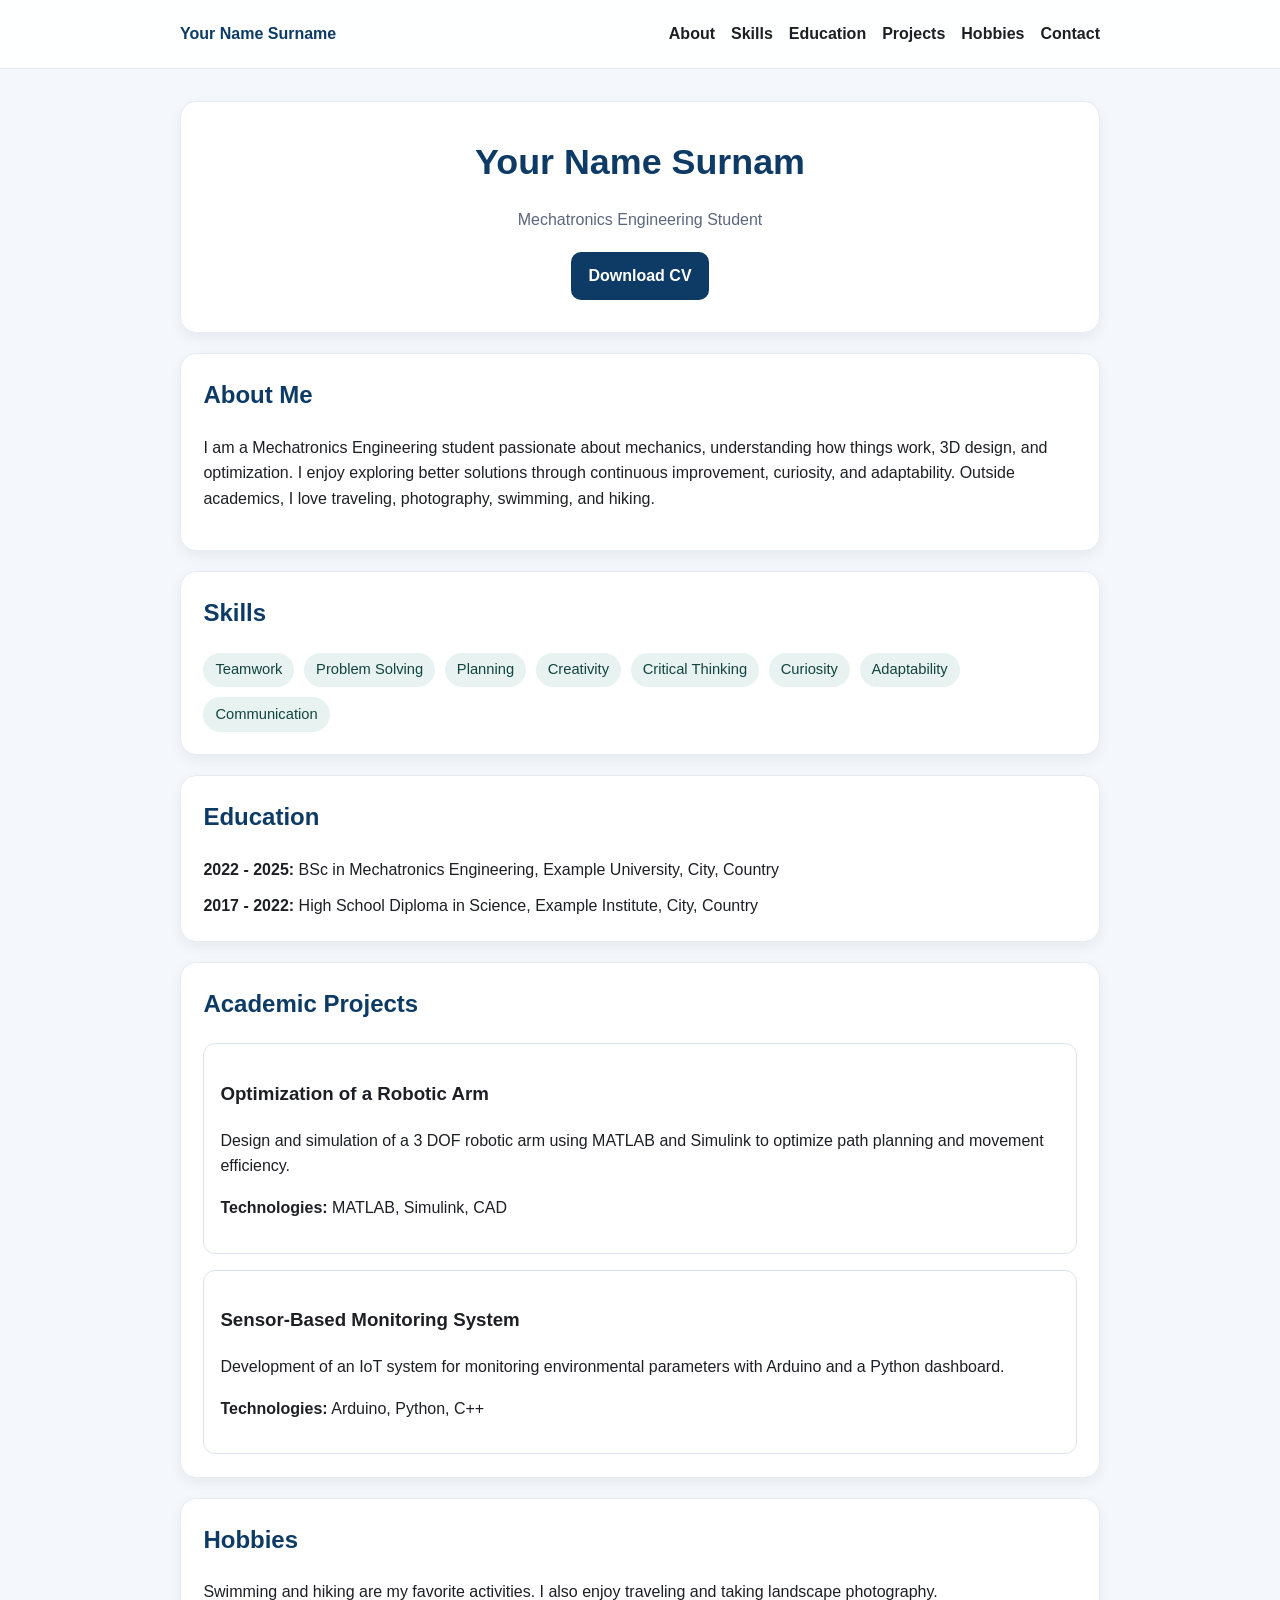
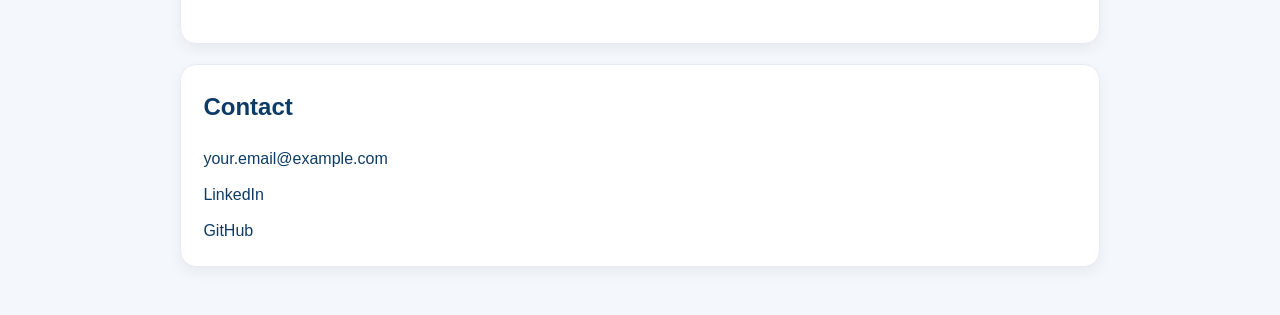
==== index.html @ 78936a3d "feat: add responsive interactive portfolio landing page" ====
<!DOCTYPE html>
<html lang="en">
  <head>
    <meta charset="UTF-8" />
    <meta name="viewport" content="width=device-width, initial-scale=1.0" />
    <title>Personal Portfolio</title>
    <link rel="stylesheet" href="style.css" />
  </head>
  <body>
    <header id="top-header" class="site-header">
      <div class="container header-inner">
        <a class="brand" href="#home">Your Name Surname</a>
        <button class="menu-toggle" id="menu-toggle" aria-label="Toggle navigation" aria-expanded="false" aria-controls="nav-links">
          <span></span><span></span><span></span>
        </button>
        <nav class="nav" id="nav-links">
          <a href="#about">About</a>
          <a href="#skills">Skills</a>
          <a href="#education">Education</a>
          <a href="#projects">Projects</a>
          <a href="#hobbies">Hobbies</a>
          <a href="#contact">Contact</a>
        </nav>
      </div>
    </header>

    <main id="home" class="container main-content">
      <section class="hero card">
        <h1 id="typewriter" data-text="Your Name Surname"></h1>
        <p class="subtitle">Mechatronics Engineering Student</p>
        <a class="btn" href="assets/cv.pdf" download>Download CV</a>
      </section>

      <section id="about" class="card section">
        <h2>About Me</h2>
        <p>
          I am a Mechatronics Engineering student passionate about mechanics, understanding how things work, 3D design, and optimization.
          I enjoy exploring better solutions through continuous improvement, curiosity, and adaptability. Outside academics, I love
          traveling, photography, swimming, and hiking.
        </p>
      </section>

      <section id="skills" class="card section">
        <h2>Skills</h2>
        <ul class="tags">
          <li>Teamwork</li>
          <li>Problem Solving</li>
          <li>Planning</li>
          <li>Creativity</li>
          <li>Critical Thinking</li>
          <li>Curiosity</li>
          <li>Adaptability</li>
          <li>Communication</li>
        </ul>
      </section>

      <section id="education" class="card section">
        <h2>Education</h2>
        <ul class="timeline">
          <li><strong>2022 - 2025:</strong> BSc in Mechatronics Engineering, Example University, City, Country</li>
          <li><strong>2017 - 2022:</strong> High School Diploma in Science, Example Institute, City, Country</li>
        </ul>
      </section>

      <section id="projects" class="card section">
        <h2>Academic Projects</h2>
        <div class="projects-grid">
          <article class="project-card">
            <h3>Optimization of a Robotic Arm</h3>
            <p>
              Design and simulation of a 3 DOF robotic arm using MATLAB and Simulink to optimize path planning and movement efficiency.
            </p>
            <p><strong>Technologies:</strong> MATLAB, Simulink, CAD</p>
          </article>
          <article class="project-card">
            <h3>Sensor-Based Monitoring System</h3>
            <p>
              Development of an IoT system for monitoring environmental parameters with Arduino and a Python dashboard.
            </p>
            <p><strong>Technologies:</strong> Arduino, Python, C++</p>
          </article>
        </div>
      </section>

      <section id="hobbies" class="card section">
        <h2>Hobbies</h2>
        <p>
          Swimming and hiking are my favorite activities. I also enjoy traveling and taking landscape photography.
        </p>
      </section>

      <section id="contact" class="card section">
        <h2>Contact</h2>
        <ul class="contact-list">
          <li><a href="mailto:your.email@example.com">your.email@example.com</a></li>
          <li><a href="https://www.linkedin.com/in/your-profile" target="_blank" rel="noopener noreferrer">LinkedIn</a></li>
          <li><a href="https://github.com/Steelman23" target="_blank" rel="noopener noreferrer">GitHub</a></li>
        </ul>
      </section>
    </main>

    <script src="script.js"></script>
  </body>
</html>
---- style.css ----
:root {
  --primary: #0d3b66;
  --accent: #2a9d8f;
  --bg: #f4f7fb;
  --text: #1e1f24;
  --muted: #5c677d;
  --white: #ffffff;
}

* {
  box-sizing: border-box;
}

html {
  scroll-behavior: smooth;
}

body {
  margin: 0;
  font-family: "Segoe UI", Roboto, Arial, sans-serif;
  background: var(--bg);
  color: var(--text);
  line-height: 1.6;
}

.container {
  width: min(920px, 92%);
  margin: 0 auto;
}

.site-header {
  width: 100%;
  background: rgba(255, 255, 255, 0.95);
  border-bottom: 1px solid #e3e7ef;
  transition: box-shadow 0.25s ease;
  z-index: 20;
}

.site-header.sticky {
  position: sticky;
  top: 0;
  box-shadow: 0 8px 24px rgba(13, 59, 102, 0.15);
}

.header-inner {
  display: flex;
  align-items: center;
  justify-content: space-between;
  min-height: 68px;
}

.brand {
  font-weight: 700;
  text-decoration: none;
  color: var(--primary);
}

.nav {
  display: flex;
  gap: 1rem;
}

.nav a {
  color: var(--text);
  text-decoration: none;
  font-weight: 600;
  transition: color 0.2s ease;
}

.nav a:hover {
  color: var(--accent);
}

.menu-toggle {
  display: none;
  border: 0;
  background: transparent;
  cursor: pointer;
}

.menu-toggle span {
  display: block;
  width: 24px;
  height: 2px;
  background: var(--text);
  margin: 5px 0;
}

.main-content {
  padding: 2rem 0 3rem;
  display: grid;
  gap: 1.25rem;
}

.card {
  background: var(--white);
  border-radius: 16px;
  padding: 1.4rem;
  border: 1px solid #e7ebf2;
  box-shadow: 0 5px 14px rgba(16, 24, 40, 0.06);
}

.hero {
  text-align: center;
  padding: 2rem 1.4rem;
}

#typewriter {
  margin: 0;
  color: var(--primary);
  font-size: clamp(1.8rem, 2.8vw, 2.8rem);
  min-height: 2.6rem;
}

.subtitle {
  color: var(--muted);
  margin-bottom: 1.2rem;
}

.btn {
  display: inline-block;
  padding: 0.7rem 1.1rem;
  border-radius: 10px;
  background: var(--primary);
  color: var(--white);
  text-decoration: none;
  font-weight: 700;
  transition: transform 0.2s ease, background 0.2s ease;
}

.btn:hover {
  transform: translateY(-2px);
  background: #0b3357;
}

.section h2 {
  margin-top: 0;
  color: var(--primary);
}

.tags,
.timeline,
.contact-list {
  list-style: none;
  padding: 0;
  margin: 0;
}

.tags {
  display: flex;
  flex-wrap: wrap;
  gap: 0.6rem;
}

.tags li {
  background: #e7f2f1;
  color: #12453f;
  border-radius: 999px;
  padding: 0.35rem 0.75rem;
  font-size: 0.92rem;
}

.timeline li + li,
.contact-list li + li {
  margin-top: 0.65rem;
}

.projects-grid {
  display: grid;
  gap: 1rem;
}

.project-card {
  border: 1px solid #dde3ed;
  border-radius: 12px;
  padding: 1rem;
  transition: transform 0.2s ease, box-shadow 0.2s ease, border-color 0.2s ease;
}

.project-card:hover {
  transform: translateY(-3px);
  box-shadow: 0 10px 20px rgba(13, 59, 102, 0.1);
  border-color: #c8d5ea;
}

.contact-list a {
  color: var(--primary);
  text-decoration: none;
  transition: color 0.2s ease;
}

.contact-list a:hover {
  color: var(--accent);
}

@media (max-width: 760px) {
  .menu-toggle {
    display: block;
  }

  .nav {
    position: absolute;
    top: 68px;
    left: 0;
    right: 0;
    background: var(--white);
    border-bottom: 1px solid #e3e7ef;
    display: none;
    flex-direction: column;
    padding: 0.8rem 1rem;
    gap: 0.75rem;
  }

  .nav.open {
    display: flex;
  }
}
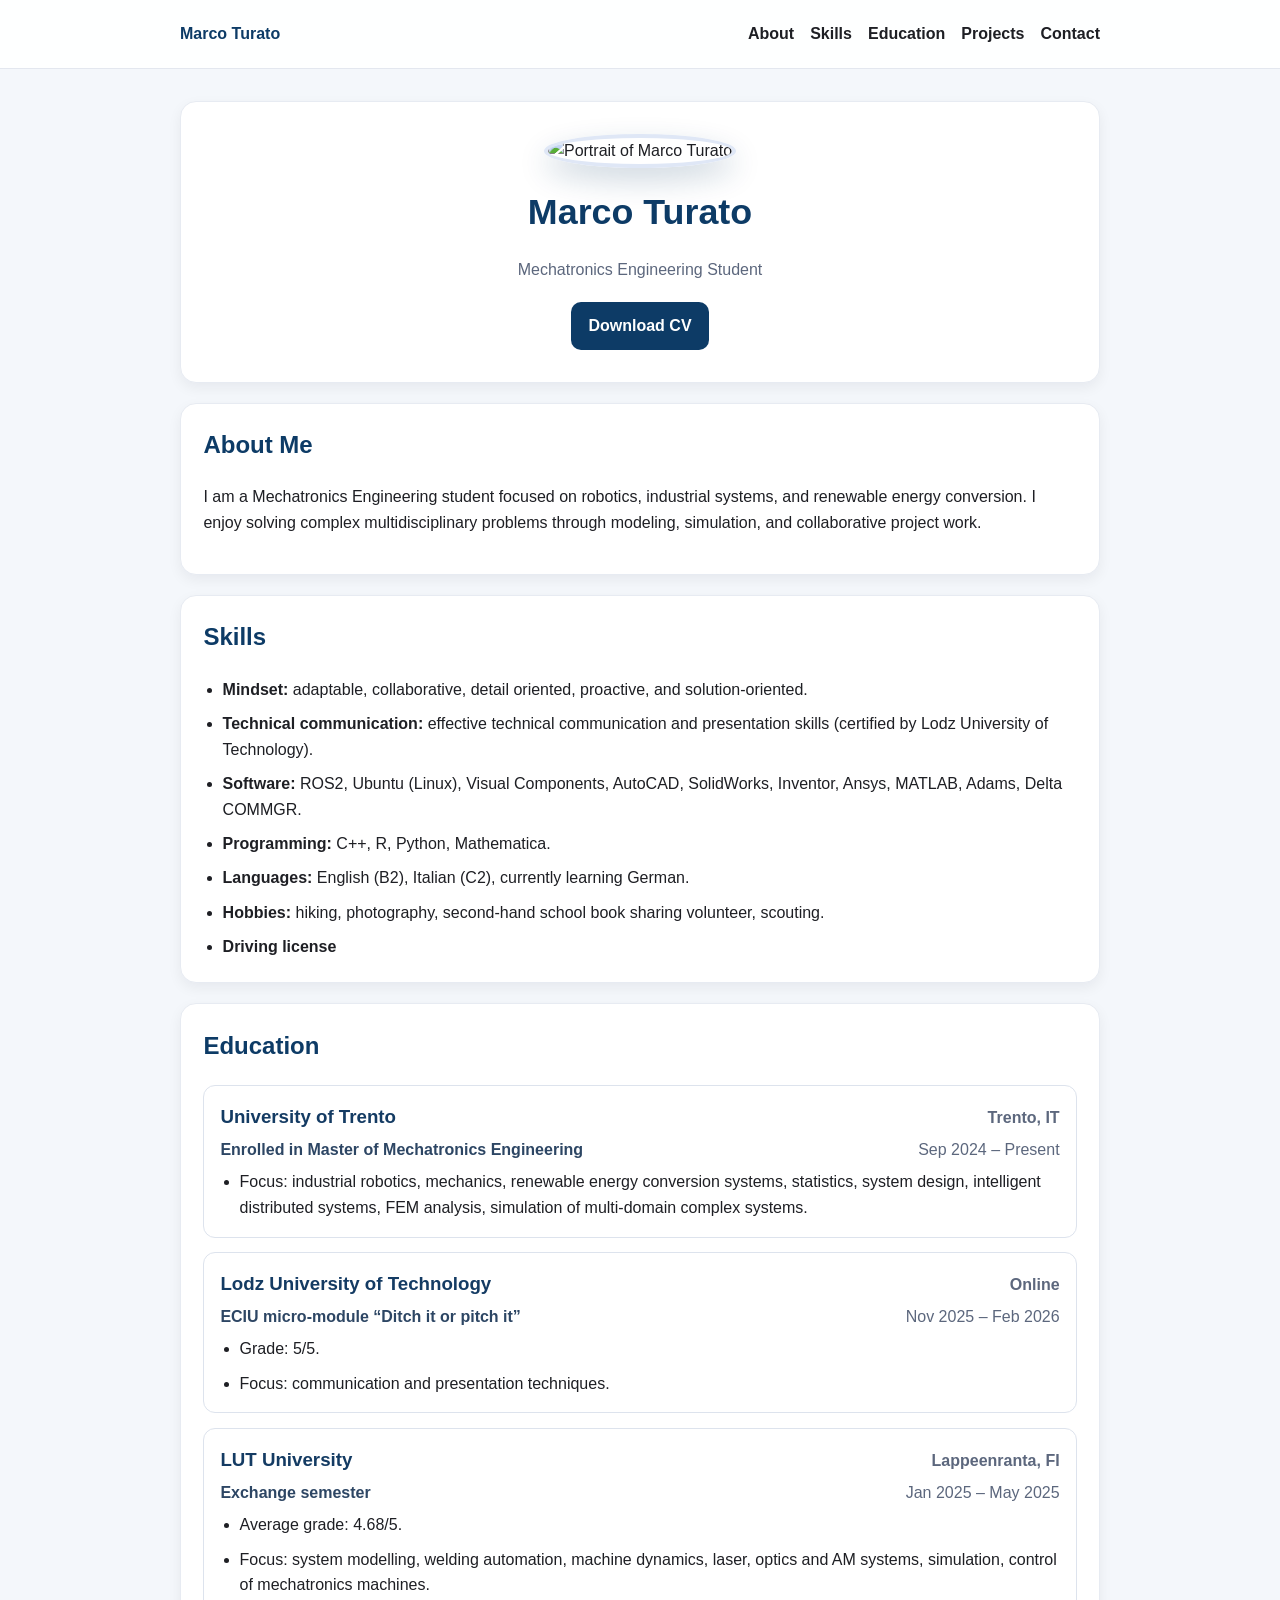
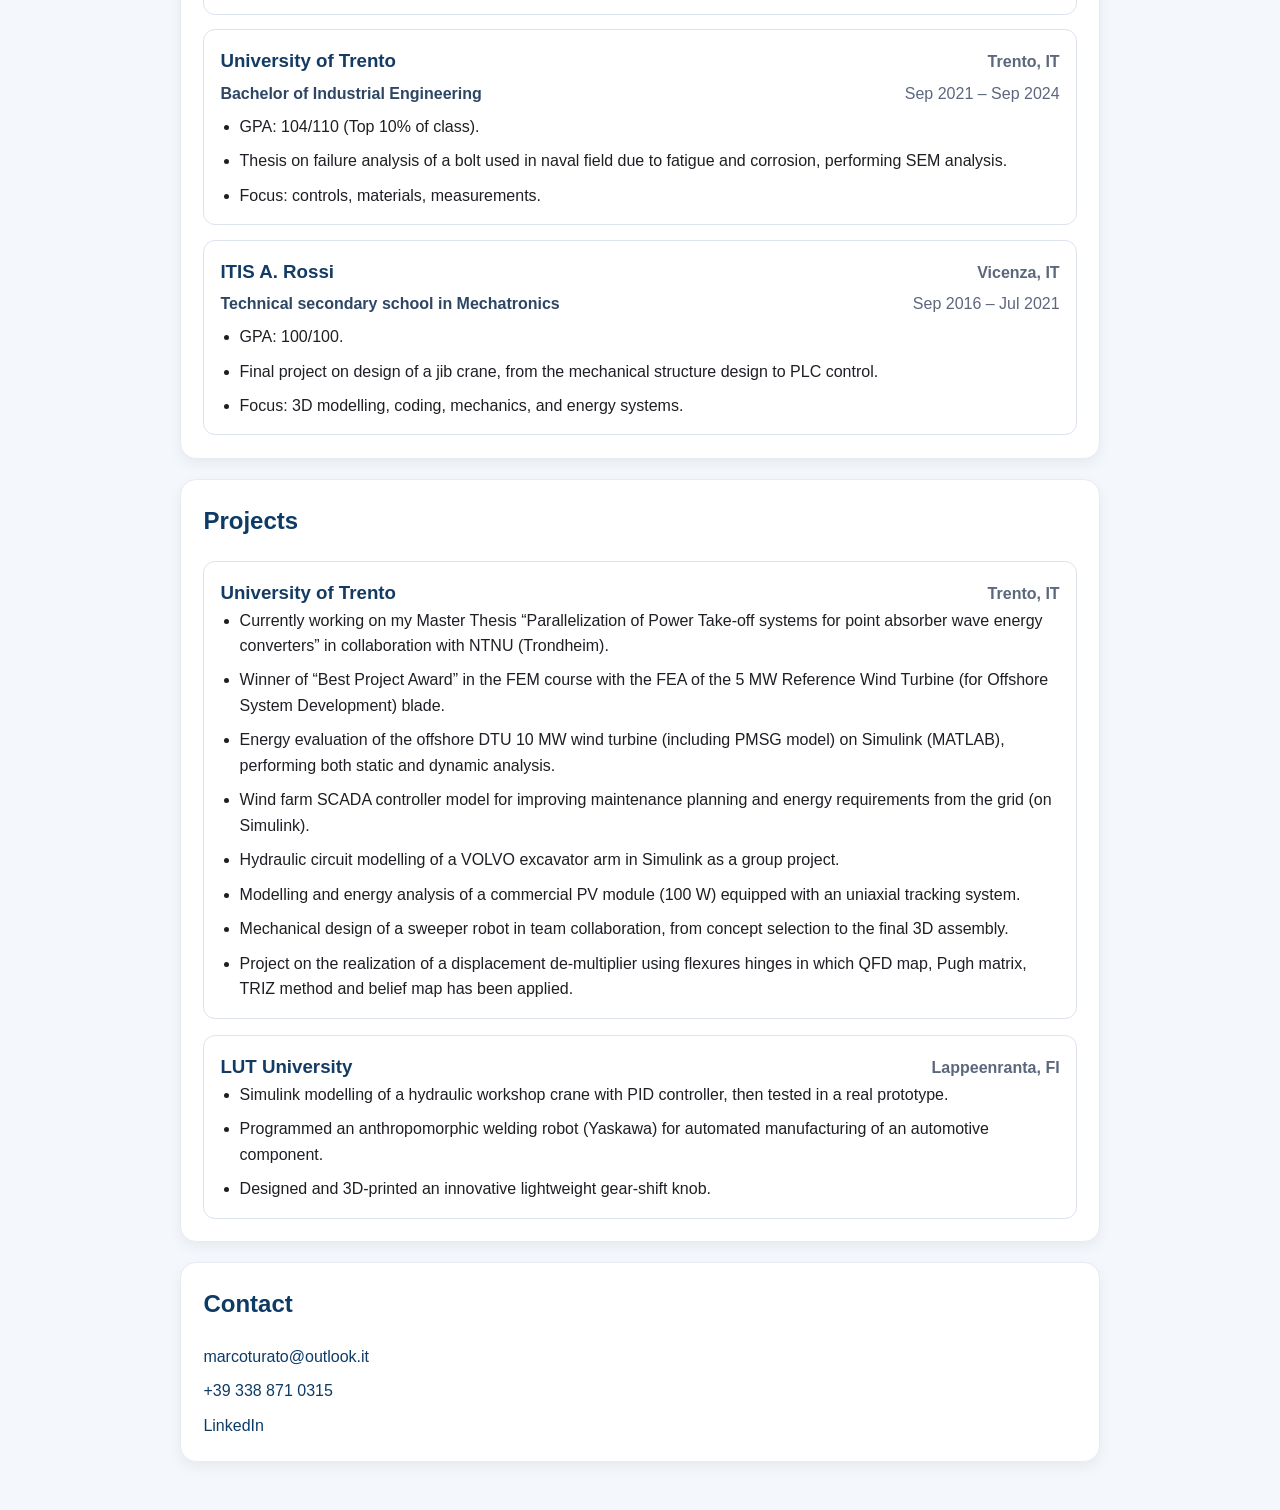
==== commit 9b52f53e: "Update portfolio content with Marco Turato profile details" ====
--- a/index.html
+++ b/index.html
@@ -3,13 +3,13 @@
   <head>
     <meta charset="UTF-8" />
     <meta name="viewport" content="width=device-width, initial-scale=1.0" />
-    <title>Personal Portfolio</title>
+    <title>Marco Turato | Portfolio</title>
     <link rel="stylesheet" href="style.css" />
   </head>
   <body>
     <header id="top-header" class="site-header">
       <div class="container header-inner">
-        <a class="brand" href="#home">Your Name Surname</a>
+        <a class="brand" href="#home">Marco Turato</a>
         <button class="menu-toggle" id="menu-toggle" aria-label="Toggle navigation" aria-expanded="false" aria-controls="nav-links">
           <span></span><span></span><span></span>
         </button>
@@ -18,7 +18,6 @@
           <a href="#skills">Skills</a>
           <a href="#education">Education</a>
           <a href="#projects">Projects</a>
-          <a href="#hobbies">Hobbies</a>
           <a href="#contact">Contact</a>
         </nav>
       </div>
@@ -26,7 +25,8 @@
 
     <main id="home" class="container main-content">
       <section class="hero card">
-        <h1 id="typewriter" data-text="Your Name Surname"></h1>
+        <img class="hero-photo" src="https://github.com/user-attachments/assets/fb379656-e821-40e4-abd3-f4fd01e873b9" alt="Portrait of Marco Turato" />
+        <h1 id="typewriter" data-text="Marco Turato"></h1>
         <p class="subtitle">Mechatronics Engineering Student</p>
         <a class="btn" href="assets/cv.pdf" download>Download CV</a>
       </section>
@@ -34,67 +34,123 @@
       <section id="about" class="card section">
         <h2>About Me</h2>
         <p>
-          I am a Mechatronics Engineering student passionate about mechanics, understanding how things work, 3D design, and optimization.
-          I enjoy exploring better solutions through continuous improvement, curiosity, and adaptability. Outside academics, I love
-          traveling, photography, swimming, and hiking.
+          I am a Mechatronics Engineering student focused on robotics, industrial systems, and renewable energy conversion.
+          I enjoy solving complex multidisciplinary problems through modeling, simulation, and collaborative project work.
         </p>
       </section>
 
       <section id="skills" class="card section">
         <h2>Skills</h2>
-        <ul class="tags">
-          <li>Teamwork</li>
-          <li>Problem Solving</li>
-          <li>Planning</li>
-          <li>Creativity</li>
-          <li>Critical Thinking</li>
-          <li>Curiosity</li>
-          <li>Adaptability</li>
-          <li>Communication</li>
+        <ul class="detail-list">
+          <li><strong>Mindset:</strong> adaptable, collaborative, detail oriented, proactive, and solution-oriented.</li>
+          <li><strong>Technical communication:</strong> effective technical communication and presentation skills (certified by Lodz University of Technology).</li>
+          <li><strong>Software:</strong> ROS2, Ubuntu (Linux), Visual Components, AutoCAD, SolidWorks, Inventor, Ansys, MATLAB, Adams, Delta COMMGR.</li>
+          <li><strong>Programming:</strong> C++, R, Python, Mathematica.</li>
+          <li><strong>Languages:</strong> English (B2), Italian (C2), currently learning German.</li>
+          <li><strong>Hobbies:</strong> hiking, photography, second-hand school book sharing volunteer, scouting.</li>
+          <li><strong>Driving license</strong></li>
         </ul>
       </section>
 
       <section id="education" class="card section">
         <h2>Education</h2>
-        <ul class="timeline">
-          <li><strong>2022 - 2025:</strong> BSc in Mechatronics Engineering, Example University, City, Country</li>
-          <li><strong>2017 - 2022:</strong> High School Diploma in Science, Example Institute, City, Country</li>
-        </ul>
+        <div class="entry">
+          <div class="entry-head">
+            <h3>University of Trento</h3>
+            <span class="entry-location">Trento, IT</span>
+          </div>
+          <p class="entry-meta">Enrolled in Master of Mechatronics Engineering <span>Sep 2024 &ndash; Present</span></p>
+          <ul class="detail-list">
+            <li>Focus: industrial robotics, mechanics, renewable energy conversion systems, statistics, system design, intelligent distributed systems, FEM analysis, simulation of multi-domain complex systems.</li>
+          </ul>
+        </div>
+        <div class="entry">
+          <div class="entry-head">
+            <h3>Lodz University of Technology</h3>
+            <span class="entry-location">Online</span>
+          </div>
+          <p class="entry-meta">ECIU micro-module &ldquo;Ditch it or pitch it&rdquo; <span>Nov 2025 &ndash; Feb 2026</span></p>
+          <ul class="detail-list">
+            <li>Grade: 5/5.</li>
+            <li>Focus: communication and presentation techniques.</li>
+          </ul>
+        </div>
+        <div class="entry">
+          <div class="entry-head">
+            <h3>LUT University</h3>
+            <span class="entry-location">Lappeenranta, FI</span>
+          </div>
+          <p class="entry-meta">Exchange semester <span>Jan 2025 &ndash; May 2025</span></p>
+          <ul class="detail-list">
+            <li>Average grade: 4.68/5.</li>
+            <li>Focus: system modelling, welding automation, machine dynamics, laser, optics and AM systems, simulation, control of mechatronics machines.</li>
+          </ul>
+        </div>
+        <div class="entry">
+          <div class="entry-head">
+            <h3>University of Trento</h3>
+            <span class="entry-location">Trento, IT</span>
+          </div>
+          <p class="entry-meta">Bachelor of Industrial Engineering <span>Sep 2021 &ndash; Sep 2024</span></p>
+          <ul class="detail-list">
+            <li>GPA: 104/110 (Top 10% of class).</li>
+            <li>Thesis on failure analysis of a bolt used in naval field due to fatigue and corrosion, performing SEM analysis.</li>
+            <li>Focus: controls, materials, measurements.</li>
+          </ul>
+        </div>
+        <div class="entry">
+          <div class="entry-head">
+            <h3>ITIS A. Rossi</h3>
+            <span class="entry-location">Vicenza, IT</span>
+          </div>
+          <p class="entry-meta">Technical secondary school in Mechatronics <span>Sep 2016 &ndash; Jul 2021</span></p>
+          <ul class="detail-list">
+            <li>GPA: 100/100.</li>
+            <li>Final project on design of a jib crane, from the mechanical structure design to PLC control.</li>
+            <li>Focus: 3D modelling, coding, mechanics, and energy systems.</li>
+          </ul>
+        </div>
       </section>
 
       <section id="projects" class="card section">
-        <h2>Academic Projects</h2>
+        <h2>Projects</h2>
         <div class="projects-grid">
           <article class="project-card">
-            <h3>Optimization of a Robotic Arm</h3>
-            <p>
-              Design and simulation of a 3 DOF robotic arm using MATLAB and Simulink to optimize path planning and movement efficiency.
-            </p>
-            <p><strong>Technologies:</strong> MATLAB, Simulink, CAD</p>
+            <div class="entry-head">
+              <h3>University of Trento</h3>
+              <span class="entry-location">Trento, IT</span>
+            </div>
+            <ul class="detail-list">
+              <li>Currently working on my Master Thesis &ldquo;Parallelization of Power Take-off systems for point absorber wave energy converters&rdquo; in collaboration with NTNU (Trondheim).</li>
+              <li>Winner of &ldquo;Best Project Award&rdquo; in the FEM course with the FEA of the 5 MW Reference Wind Turbine (for Offshore System Development) blade.</li>
+              <li>Energy evaluation of the offshore DTU 10 MW wind turbine (including PMSG model) on Simulink (MATLAB), performing both static and dynamic analysis.</li>
+              <li>Wind farm SCADA controller model for improving maintenance planning and energy requirements from the grid (on Simulink).</li>
+              <li>Hydraulic circuit modelling of a VOLVO excavator arm in Simulink as a group project.</li>
+              <li>Modelling and energy analysis of a commercial PV module (100 W) equipped with an uniaxial tracking system.</li>
+              <li>Mechanical design of a sweeper robot in team collaboration, from concept selection to the final 3D assembly.</li>
+              <li>Project on the realization of a displacement de-multiplier using flexures hinges in which QFD map, Pugh matrix, TRIZ method and belief map has been applied.</li>
+            </ul>
           </article>
           <article class="project-card">
-            <h3>Sensor-Based Monitoring System</h3>
-            <p>
-              Development of an IoT system for monitoring environmental parameters with Arduino and a Python dashboard.
-            </p>
-            <p><strong>Technologies:</strong> Arduino, Python, C++</p>
+            <div class="entry-head">
+              <h3>LUT University</h3>
+              <span class="entry-location">Lappeenranta, FI</span>
+            </div>
+            <ul class="detail-list">
+              <li>Simulink modelling of a hydraulic workshop crane with PID controller, then tested in a real prototype.</li>
+              <li>Programmed an anthropomorphic welding robot (Yaskawa) for automated manufacturing of an automotive component.</li>
+              <li>Designed and 3D-printed an innovative lightweight gear-shift knob.</li>
+            </ul>
           </article>
         </div>
-      </section>
-
-      <section id="hobbies" class="card section">
-        <h2>Hobbies</h2>
-        <p>
-          Swimming and hiking are my favorite activities. I also enjoy traveling and taking landscape photography.
-        </p>
       </section>
 
       <section id="contact" class="card section">
         <h2>Contact</h2>
         <ul class="contact-list">
-          <li><a href="mailto:your.email@example.com">your.email@example.com</a></li>
-          <li><a href="https://www.linkedin.com/in/your-profile" target="_blank" rel="noopener noreferrer">LinkedIn</a></li>
-          <li><a href="https://github.com/Steelman23" target="_blank" rel="noopener noreferrer">GitHub</a></li>
+          <li><a href="mailto:marcoturato@outlook.it">marcoturato@outlook.it</a></li>
+          <li><a href="tel:+393388710315">+39 338 871 0315</a></li>
+          <li><a href="https://www.linkedin.com/in/marco-turato/" target="_blank" rel="noopener noreferrer">LinkedIn</a></li>
         </ul>
       </section>
     </main>
--- a/style.css
+++ b/style.css
@@ -105,6 +105,16 @@
   padding: 2rem 1.4rem;
 }
 
+.hero-photo {
+  width: min(320px, 72vw);
+  aspect-ratio: 1 / 1;
+  object-fit: cover;
+  border-radius: 50%;
+  border: 4px solid #dfe7f6;
+  box-shadow: 0 12px 30px rgba(13, 59, 102, 0.2);
+  margin-bottom: 1rem;
+}
+
 #typewriter {
   margin: 0;
   color: var(--primary);
@@ -139,7 +149,6 @@
 }
 
 .tags,
-.timeline,
 .contact-list {
   list-style: none;
   padding: 0;
@@ -160,9 +169,58 @@
   font-size: 0.92rem;
 }
 
-.timeline li + li,
+.entry {
+  border: 1px solid #dde3ed;
+  border-radius: 12px;
+  padding: 1rem;
+}
+
+.entry + .entry {
+  margin-top: 0.9rem;
+}
+
+.entry-head {
+  display: flex;
+  justify-content: space-between;
+  align-items: baseline;
+  gap: 0.8rem;
+  flex-wrap: wrap;
+}
+
+.entry-head h3 {
+  margin: 0;
+  color: #143b63;
+}
+
+.entry-location {
+  color: var(--muted);
+  font-weight: 600;
+}
+
+.entry-meta {
+  margin: 0.3rem 0 0.45rem;
+  color: #2d4664;
+  font-weight: 600;
+  display: flex;
+  justify-content: space-between;
+  align-items: baseline;
+  gap: 0.8rem;
+  flex-wrap: wrap;
+}
+
+.entry-meta span {
+  color: var(--muted);
+  font-weight: 500;
+}
+
+.detail-list {
+  margin: 0;
+  padding-left: 1.2rem;
+}
+
+.detail-list li + li,
 .contact-list li + li {
-  margin-top: 0.65rem;
+  margin-top: 0.55rem;
 }
 
 .projects-grid {
@@ -174,13 +232,14 @@
   border: 1px solid #dde3ed;
   border-radius: 12px;
   padding: 1rem;
-  transition: transform 0.2s ease, box-shadow 0.2s ease, border-color 0.2s ease;
+  transition: transform 0.2s ease, box-shadow 0.2s ease, border-color 0.2s ease, background 0.2s ease;
 }
 
 .project-card:hover {
   transform: translateY(-3px);
   box-shadow: 0 10px 20px rgba(13, 59, 102, 0.1);
   border-color: #c8d5ea;
+  background: #fcfdff;
 }
 
 .contact-list a {
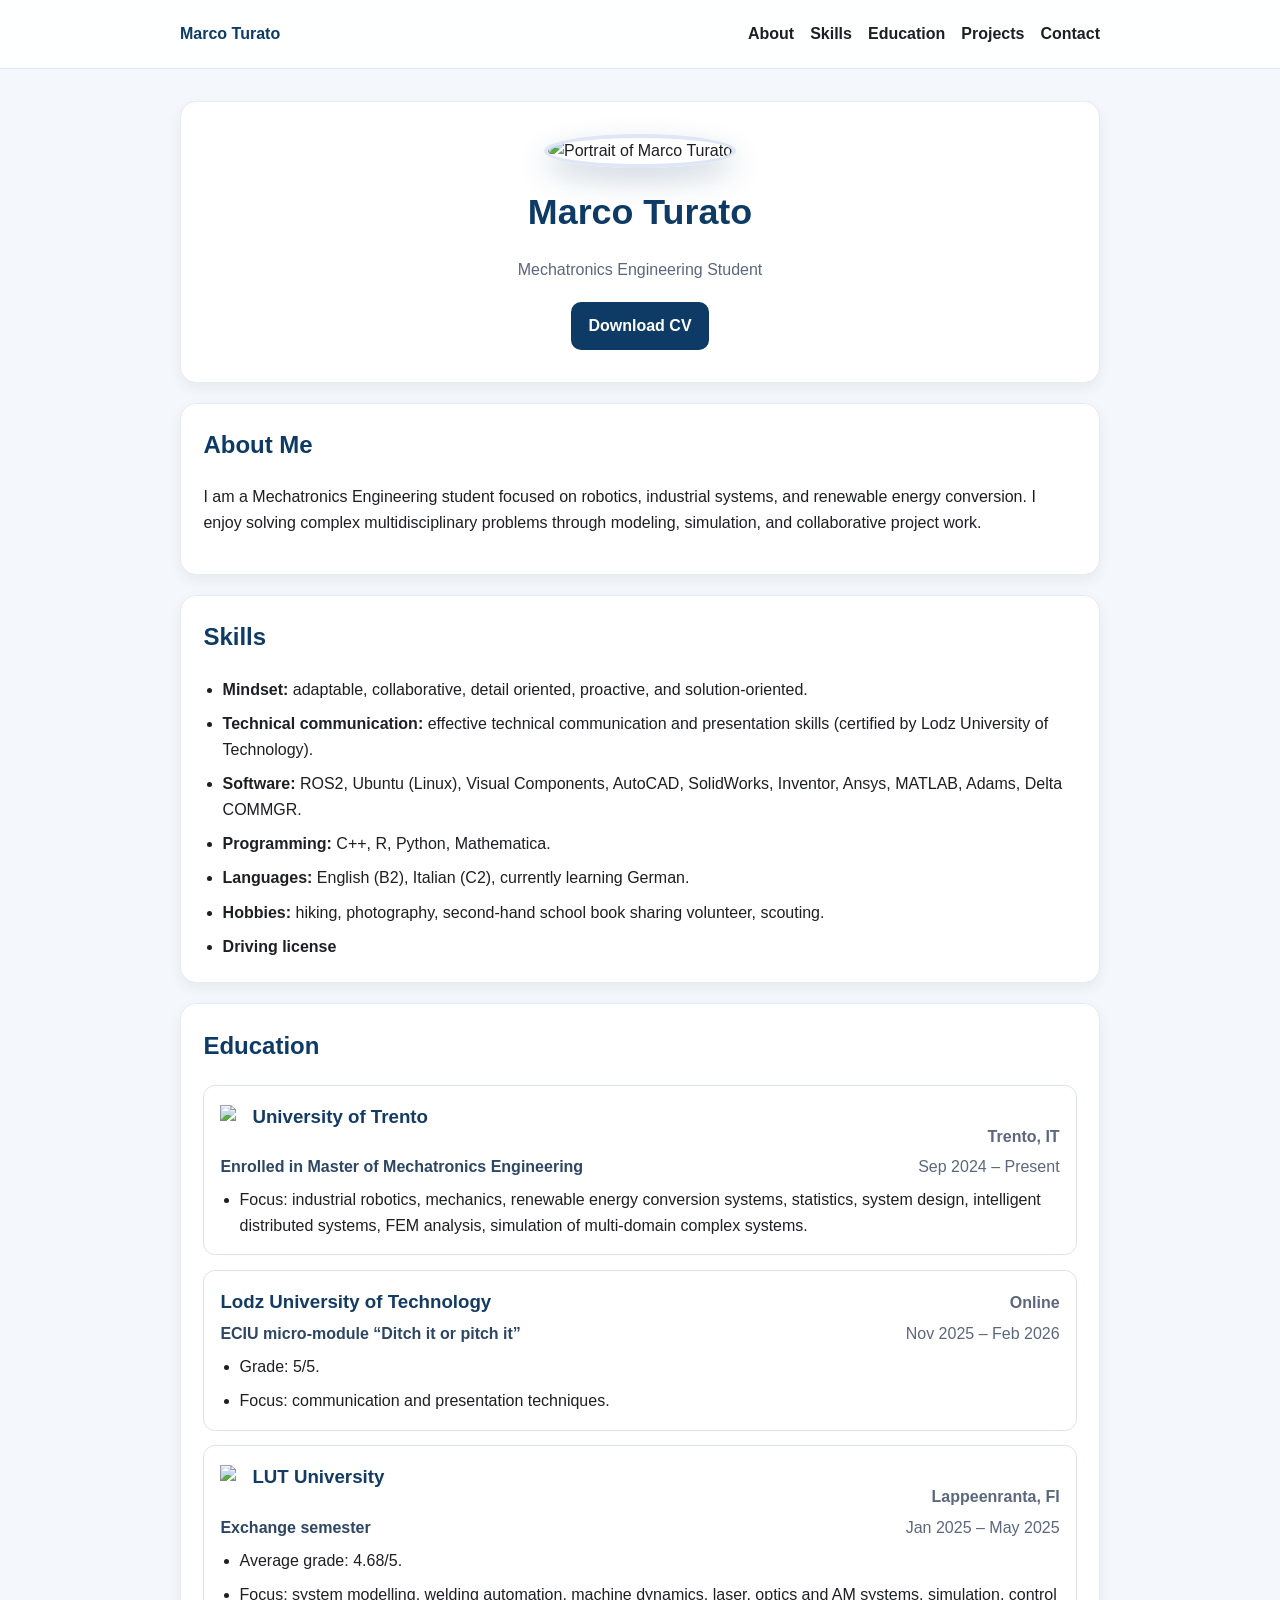
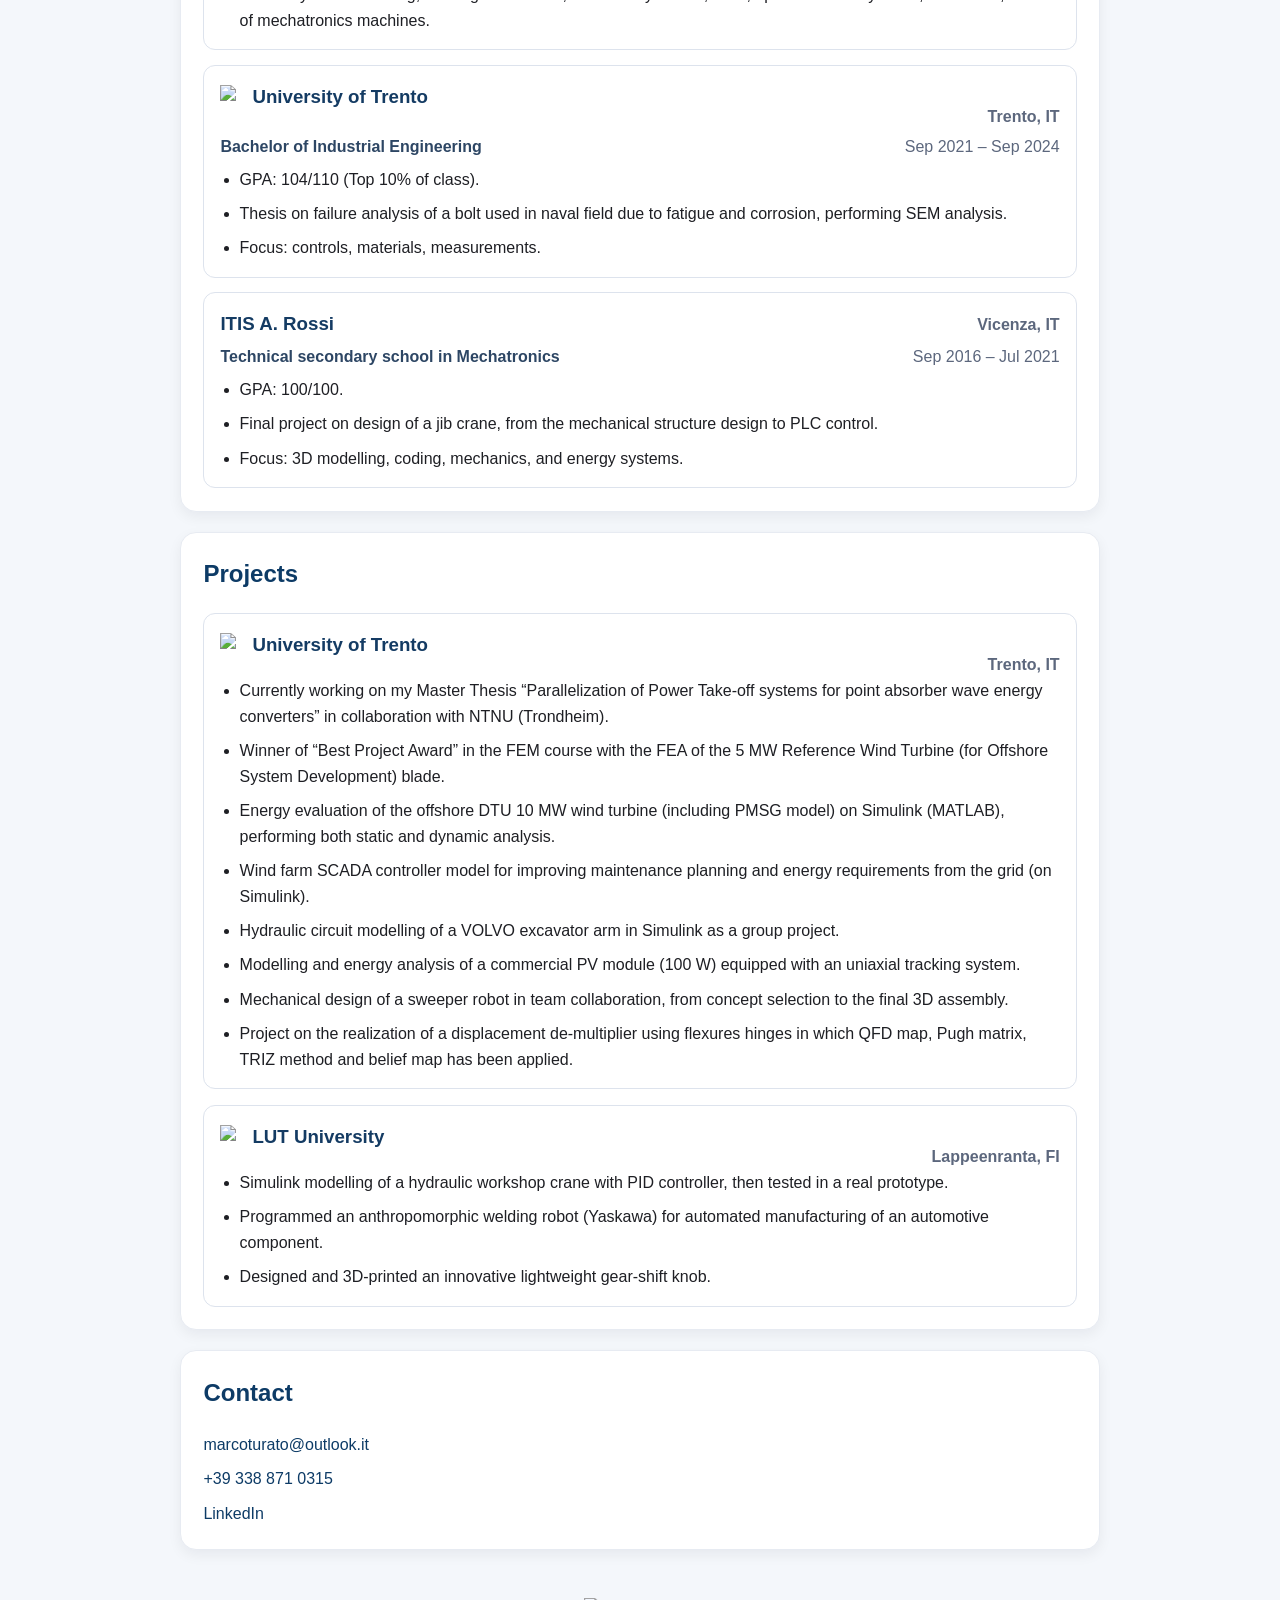
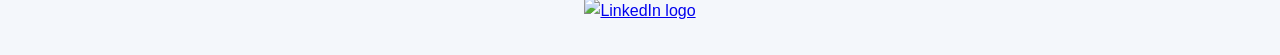
==== commit d9c3abe0: "icone" ====
--- a/index.html
+++ b/index.html
@@ -4,6 +4,7 @@
     <meta charset="UTF-8" />
     <meta name="viewport" content="width=device-width, initial-scale=1.0" />
     <title>Marco Turato | Portfolio</title>
+    <link rel="icon" type="image/webp" href="icons/MT.webp" />
     <link rel="stylesheet" href="style.css" />
   </head>
   <body>
@@ -25,10 +26,10 @@
 
     <main id="home" class="container main-content">
       <section class="hero card">
-        <img class="hero-photo" src="https://github.com/user-attachments/assets/fb379656-e821-40e4-abd3-f4fd01e873b9" alt="Portrait of Marco Turato" />
+        <img class="hero-photo" src="images/Portrait.jpg" alt="Portrait of Marco Turato" />
         <h1 id="typewriter" data-text="Marco Turato"></h1>
         <p class="subtitle">Mechatronics Engineering Student</p>
-        <a class="btn" href="assets/cv.pdf" download>Download CV</a>
+        <a class="btn" href="CV%20Marco%20Turato%2015-07-2026.pdf" download>Download CV</a>
       </section>
 
       <section id="about" class="card section">
@@ -56,7 +57,7 @@
         <h2>Education</h2>
         <div class="entry">
           <div class="entry-head">
-            <h3>University of Trento</h3>
+            <h3><img class="title-logo" src="icons/UNITN.webp" alt="University of Trento logo" />University of Trento</h3>
             <span class="entry-location">Trento, IT</span>
           </div>
           <p class="entry-meta">Enrolled in Master of Mechatronics Engineering <span>Sep 2024 &ndash; Present</span></p>
@@ -77,7 +78,7 @@
         </div>
         <div class="entry">
           <div class="entry-head">
-            <h3>LUT University</h3>
+            <h3><img class="title-logo" src="icons/LUT.webp" alt="LUT University logo" />LUT University</h3>
             <span class="entry-location">Lappeenranta, FI</span>
           </div>
           <p class="entry-meta">Exchange semester <span>Jan 2025 &ndash; May 2025</span></p>
@@ -88,7 +89,7 @@
         </div>
         <div class="entry">
           <div class="entry-head">
-            <h3>University of Trento</h3>
+            <h3><img class="title-logo" src="icons/UNITN.webp" alt="University of Trento logo" />University of Trento</h3>
             <span class="entry-location">Trento, IT</span>
           </div>
           <p class="entry-meta">Bachelor of Industrial Engineering <span>Sep 2021 &ndash; Sep 2024</span></p>
@@ -117,7 +118,7 @@
         <div class="projects-grid">
           <article class="project-card">
             <div class="entry-head">
-              <h3>University of Trento</h3>
+              <h3><img class="title-logo" src="icons/UNITN.webp" alt="University of Trento logo" />University of Trento</h3>
               <span class="entry-location">Trento, IT</span>
             </div>
             <ul class="detail-list">
@@ -133,7 +134,7 @@
           </article>
           <article class="project-card">
             <div class="entry-head">
-              <h3>LUT University</h3>
+              <h3><img class="title-logo" src="icons/LUT.webp" alt="LUT University logo" />LUT University</h3>
               <span class="entry-location">Lappeenranta, FI</span>
             </div>
             <ul class="detail-list">
@@ -154,6 +155,11 @@
         </ul>
       </section>
     </main>
+    <footer class="site-footer">
+      <a href="https://www.linkedin.com/in/marco-turato/" target="_blank" rel="noopener noreferrer" aria-label="LinkedIn profile">
+        <img class="linkedin-footer-logo" src="icons/linkedin.png" alt="LinkedIn logo" />
+      </a>
+    </footer>
 
     <script src="script.js"></script>
   </body>
--- a/style.css
+++ b/style.css
@@ -190,6 +190,15 @@
 .entry-head h3 {
   margin: 0;
   color: #143b63;
+  display: inline-flex;
+  align-items: center;
+  gap: 0.5rem;
+}
+
+.title-logo {
+  width: 24px;
+  height: 24px;
+  object-fit: contain;
 }
 
 .entry-location {
@@ -250,6 +259,23 @@
 
 .contact-list a:hover {
   color: var(--accent);
+}
+
+.site-footer {
+  display: flex;
+  justify-content: center;
+  padding: 0 0 2rem;
+}
+
+.linkedin-footer-logo {
+  width: 36px;
+  height: 36px;
+  object-fit: contain;
+  transition: transform 0.2s ease;
+}
+
+.linkedin-footer-logo:hover {
+  transform: translateY(-2px);
 }
 
 @media (max-width: 760px) {
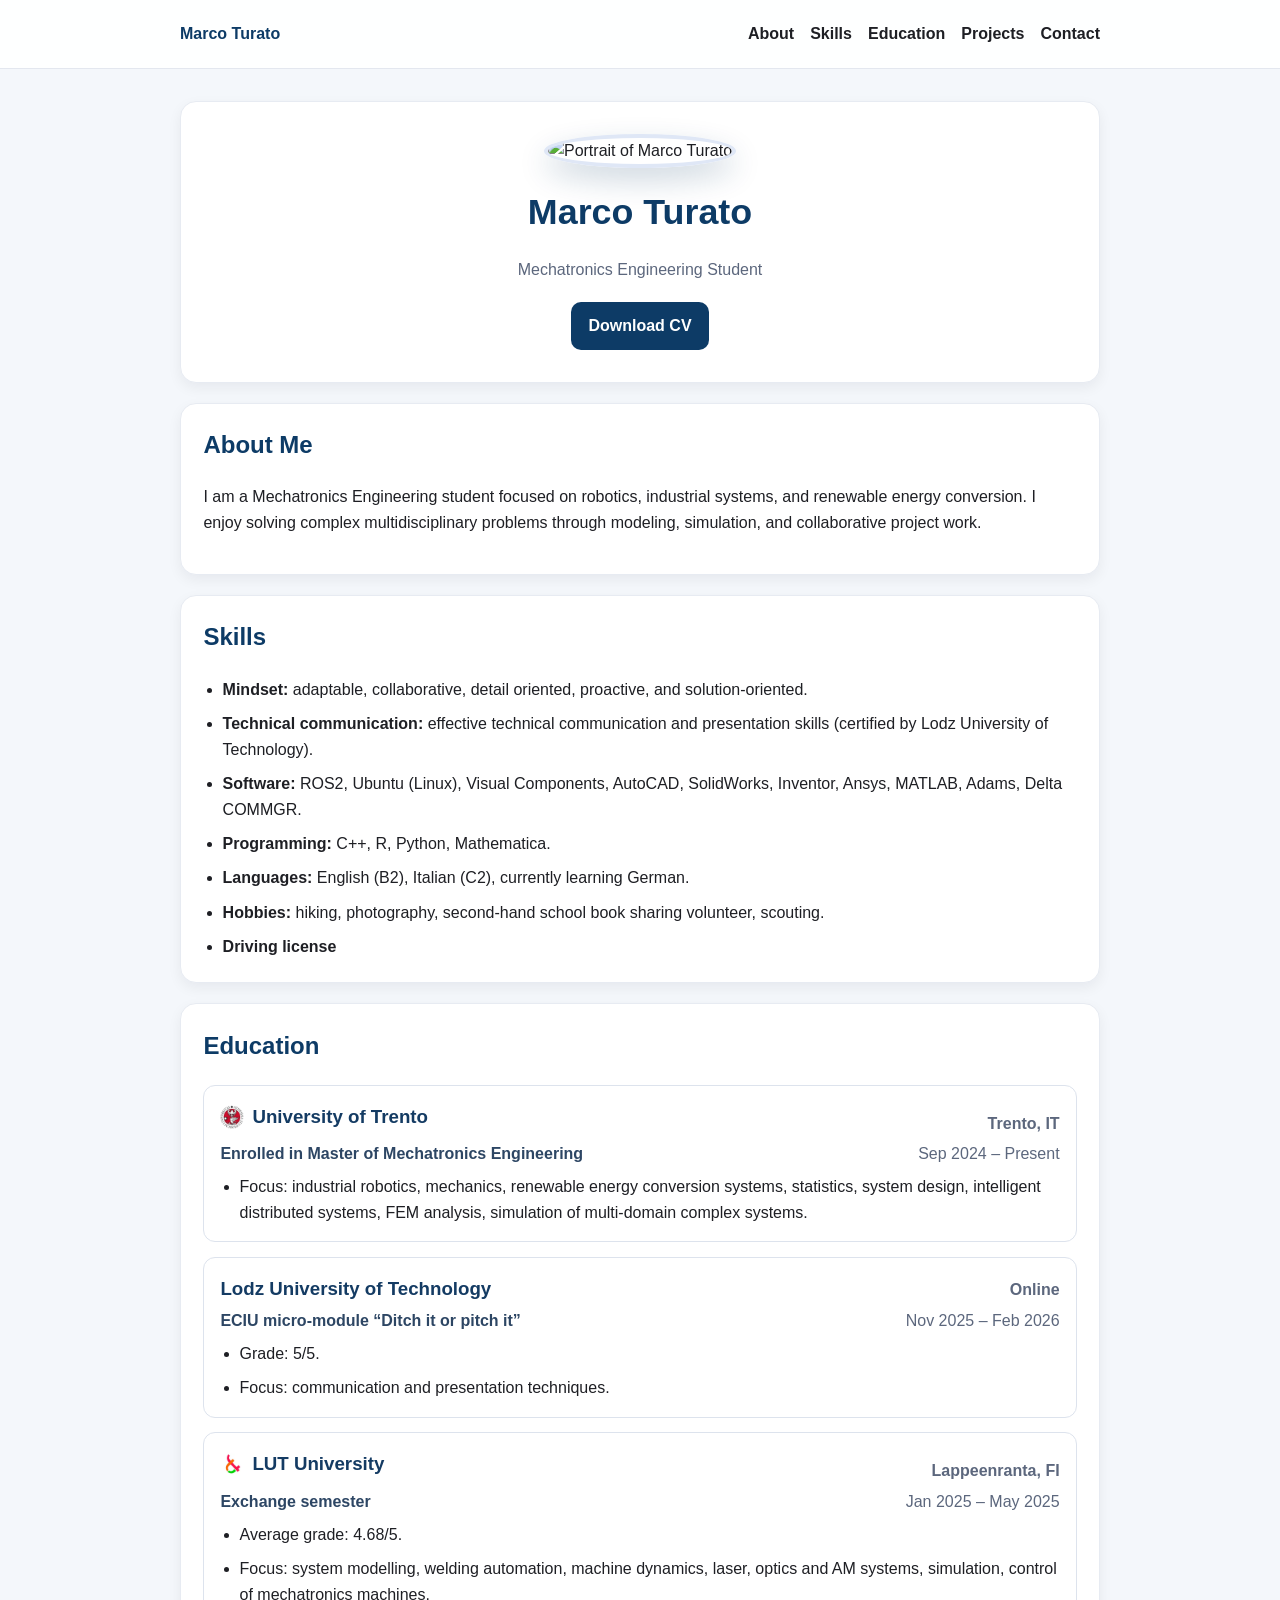
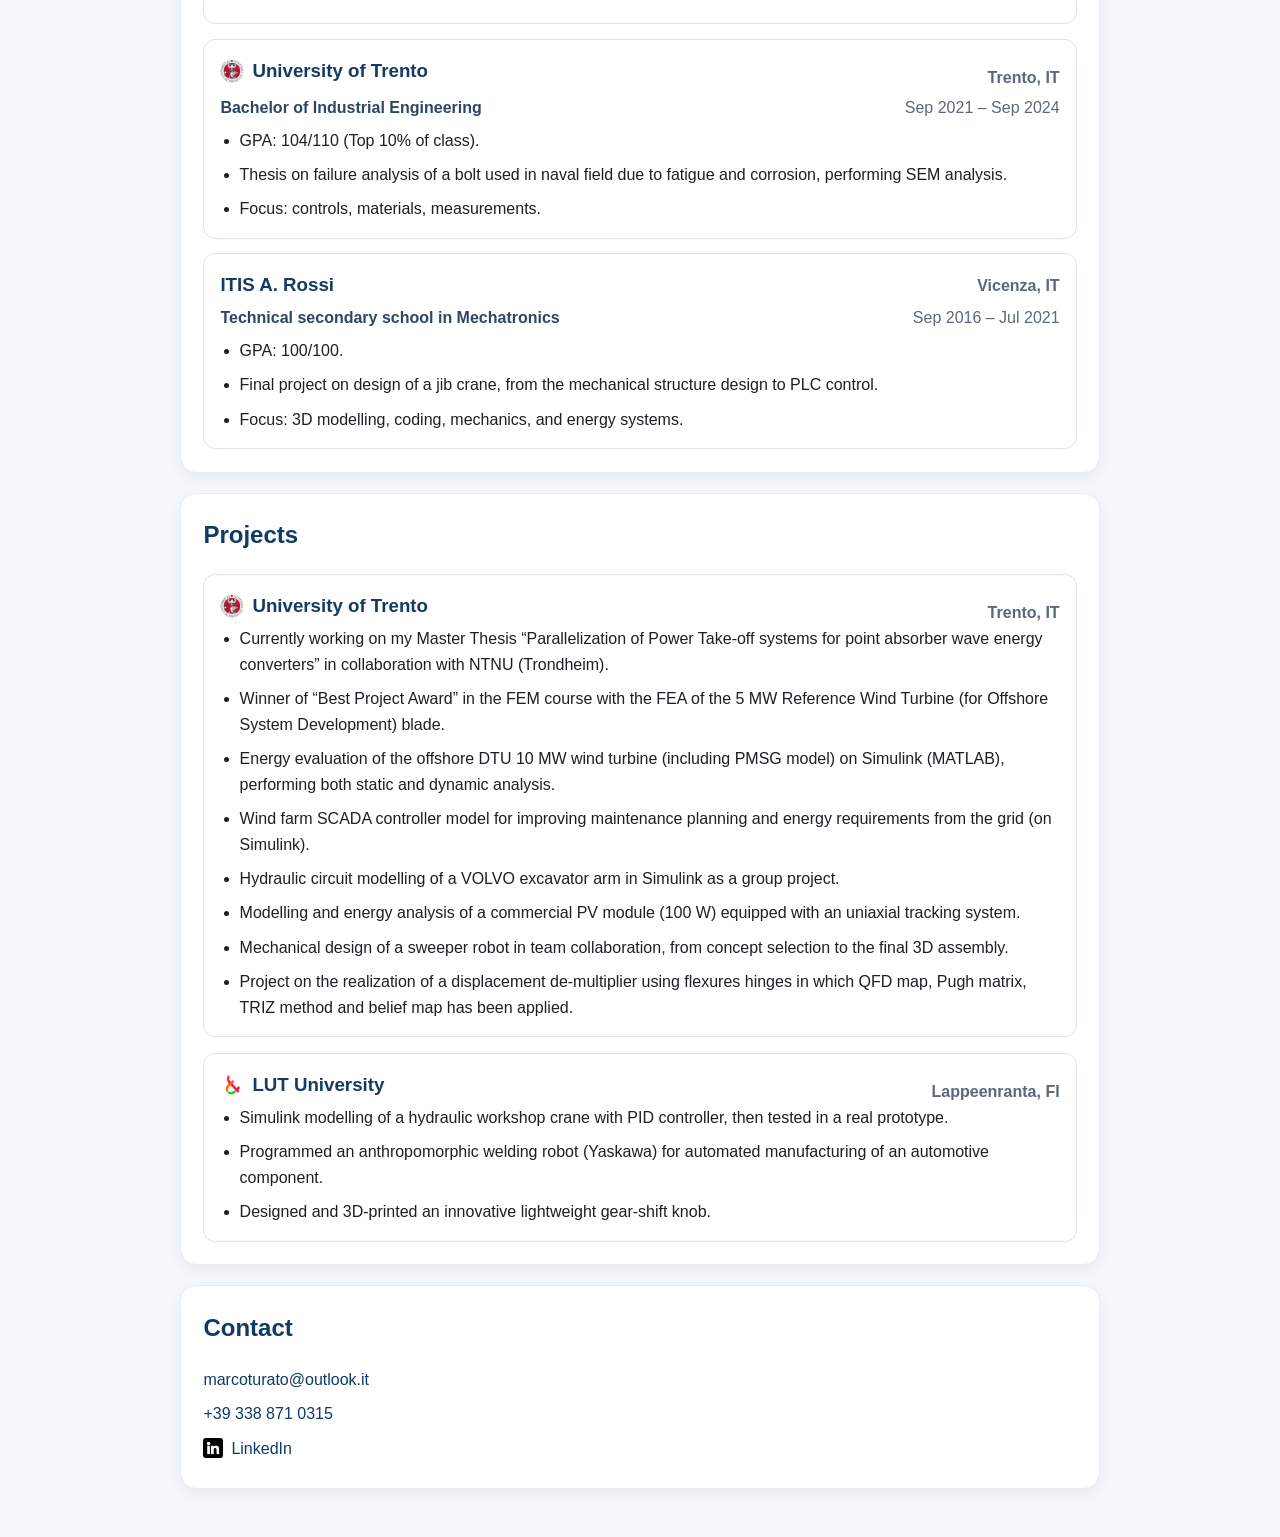
==== commit e198547f: "Refactor LinkedIn contact link to use an image and improve styling" ====
--- a/index.html
+++ b/index.html
@@ -26,10 +26,10 @@
 
     <main id="home" class="container main-content">
       <section class="hero card">
-        <img class="hero-photo" src="images/Portrait.jpg" alt="Portrait of Marco Turato" />
+        <img class="hero-photo" src="docs/images/Portrait.jpg" alt="Portrait of Marco Turato" />
         <h1 id="typewriter" data-text="Marco Turato"></h1>
         <p class="subtitle">Mechatronics Engineering Student</p>
-        <a class="btn" href="CV%20Marco%20Turato%2015-07-2026.pdf" download>Download CV</a>
+        <a class="btn" href="docs/CV%20Marco%20Turato%2015-07-2026.pdf" download>Download CV</a>
       </section>
 
       <section id="about" class="card section">
@@ -57,7 +57,7 @@
         <h2>Education</h2>
         <div class="entry">
           <div class="entry-head">
-            <h3><img class="title-logo" src="icons/UNITN.webp" alt="University of Trento logo" />University of Trento</h3>
+            <h3><img class="title-logo" src="docs/icons/UNITN.webp" alt="University of Trento logo" />University of Trento</h3>
             <span class="entry-location">Trento, IT</span>
           </div>
           <p class="entry-meta">Enrolled in Master of Mechatronics Engineering <span>Sep 2024 &ndash; Present</span></p>
@@ -78,7 +78,7 @@
         </div>
         <div class="entry">
           <div class="entry-head">
-            <h3><img class="title-logo" src="icons/LUT.webp" alt="LUT University logo" />LUT University</h3>
+            <h3><img class="title-logo" src="docs/icons/LUT.webp" alt="LUT University logo" />LUT University</h3>
             <span class="entry-location">Lappeenranta, FI</span>
           </div>
           <p class="entry-meta">Exchange semester <span>Jan 2025 &ndash; May 2025</span></p>
@@ -89,7 +89,7 @@
         </div>
         <div class="entry">
           <div class="entry-head">
-            <h3><img class="title-logo" src="icons/UNITN.webp" alt="University of Trento logo" />University of Trento</h3>
+            <h3><img class="title-logo" src="docs/icons/UNITN.webp" alt="University of Trento logo" />University of Trento</h3>
             <span class="entry-location">Trento, IT</span>
           </div>
           <p class="entry-meta">Bachelor of Industrial Engineering <span>Sep 2021 &ndash; Sep 2024</span></p>
@@ -118,7 +118,7 @@
         <div class="projects-grid">
           <article class="project-card">
             <div class="entry-head">
-              <h3><img class="title-logo" src="icons/UNITN.webp" alt="University of Trento logo" />University of Trento</h3>
+              <h3><img class="title-logo" src="docs/icons/UNITN.webp" alt="University of Trento logo" />University of Trento</h3>
               <span class="entry-location">Trento, IT</span>
             </div>
             <ul class="detail-list">
@@ -134,7 +134,7 @@
           </article>
           <article class="project-card">
             <div class="entry-head">
-              <h3><img class="title-logo" src="icons/LUT.webp" alt="LUT University logo" />LUT University</h3>
+              <h3><img class="title-logo" src="docs/icons/LUT.webp" alt="LUT University logo" />LUT University</h3>
               <span class="entry-location">Lappeenranta, FI</span>
             </div>
             <ul class="detail-list">
@@ -151,15 +151,16 @@
         <ul class="contact-list">
           <li><a href="mailto:marcoturato@outlook.it">marcoturato@outlook.it</a></li>
           <li><a href="tel:+393388710315">+39 338 871 0315</a></li>
-          <li><a href="https://www.linkedin.com/in/marco-turato/" target="_blank" rel="noopener noreferrer">LinkedIn</a></li>
+          <li>
+            <a class="contact-link" href="https://www.linkedin.com/in/marco-turato/" target="_blank" rel="noopener noreferrer">
+              <img class="contact-link-logo" src="docs/icons/linkedin.png" alt="LinkedIn logo" />
+              <span>LinkedIn</span>
+            </a>
+          </li>
         </ul>
       </section>
     </main>
-    <footer class="site-footer">
-      <a href="https://www.linkedin.com/in/marco-turato/" target="_blank" rel="noopener noreferrer" aria-label="LinkedIn profile">
-        <img class="linkedin-footer-logo" src="icons/linkedin.png" alt="LinkedIn logo" />
-      </a>
-    </footer>
+    <footer class="site-footer"></footer>
 
     <script src="script.js"></script>
   </body>
--- a/style.css
+++ b/style.css
@@ -257,25 +257,24 @@
   transition: color 0.2s ease;
 }
 
+.contact-link {
+  display: inline-flex;
+  align-items: center;
+  gap: 0.5rem;
+}
+
+.contact-link-logo {
+  width: 20px;
+  height: 20px;
+  object-fit: contain;
+}
+
 .contact-list a:hover {
   color: var(--accent);
 }
 
 .site-footer {
-  display: flex;
-  justify-content: center;
-  padding: 0 0 2rem;
-}
-
-.linkedin-footer-logo {
-  width: 36px;
-  height: 36px;
-  object-fit: contain;
-  transition: transform 0.2s ease;
-}
-
-.linkedin-footer-logo:hover {
-  transform: translateY(-2px);
+  display: none;
 }
 
 @media (max-width: 760px) {
